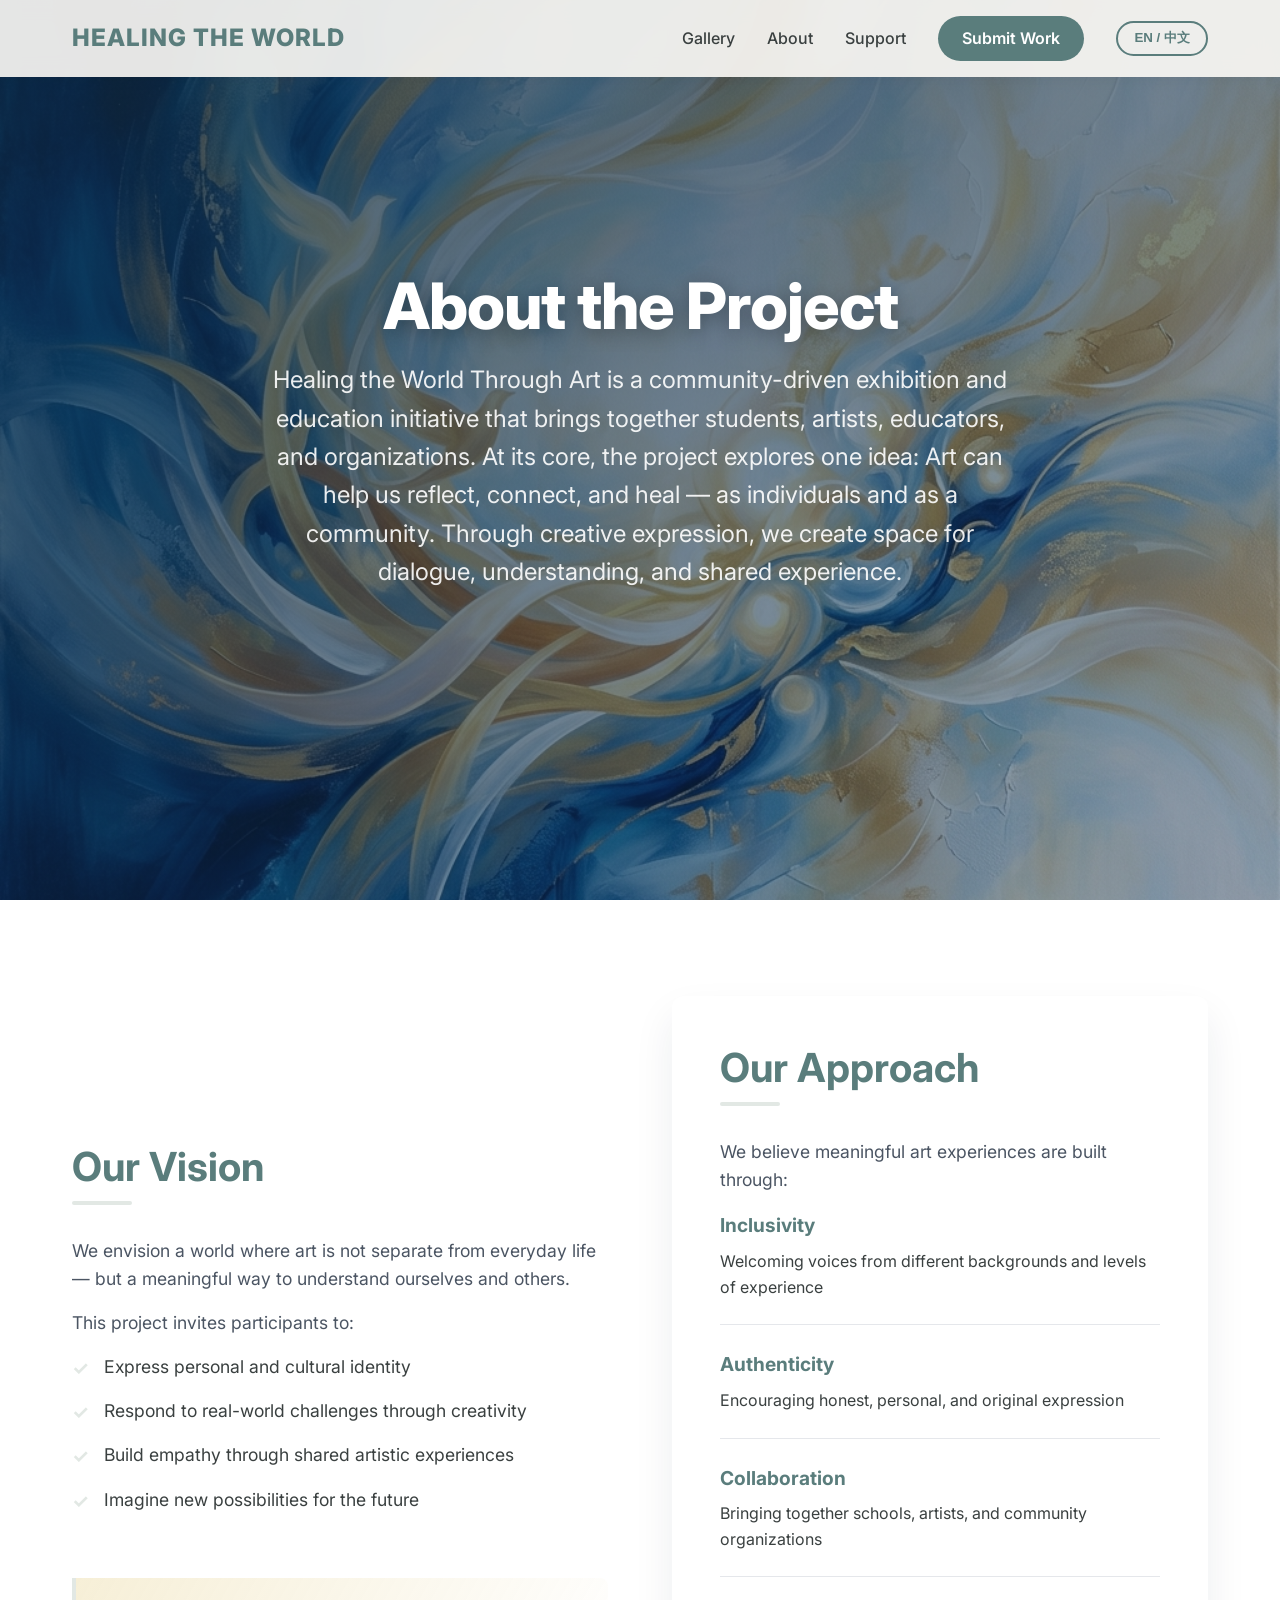
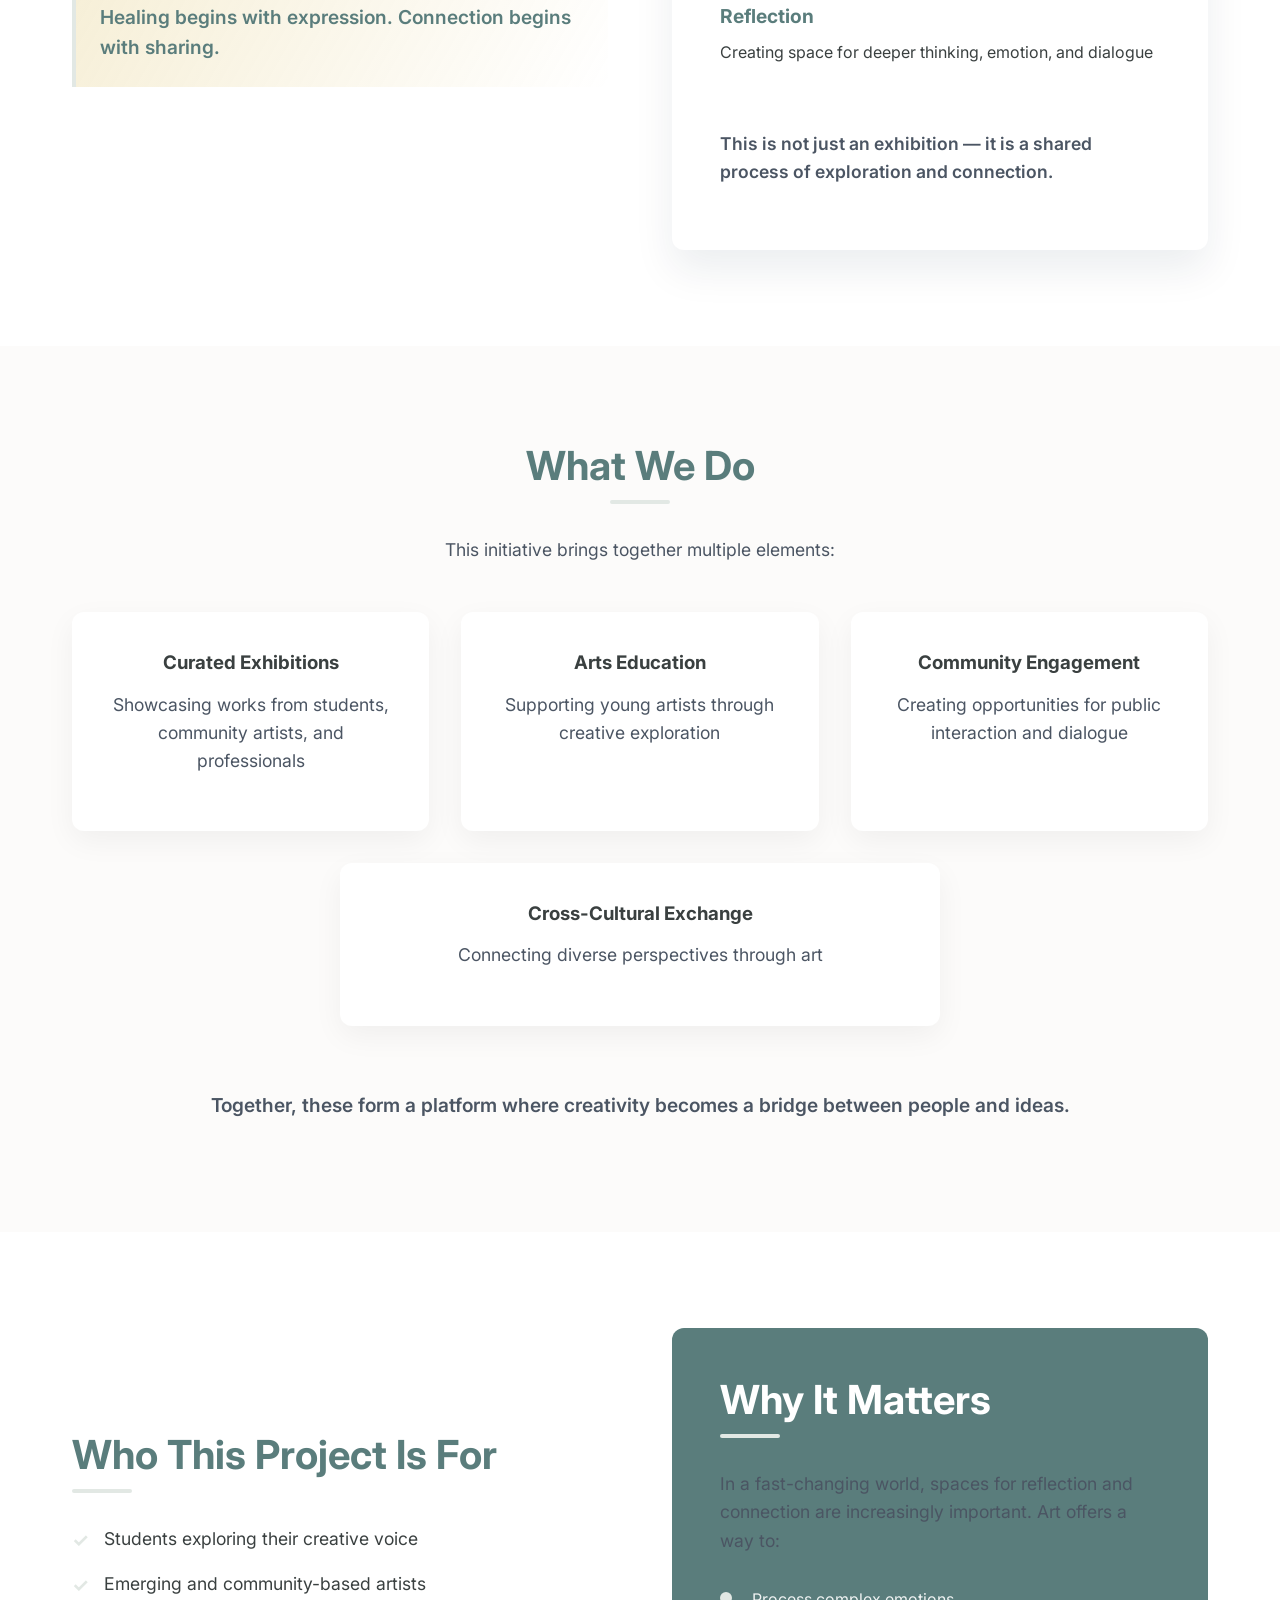
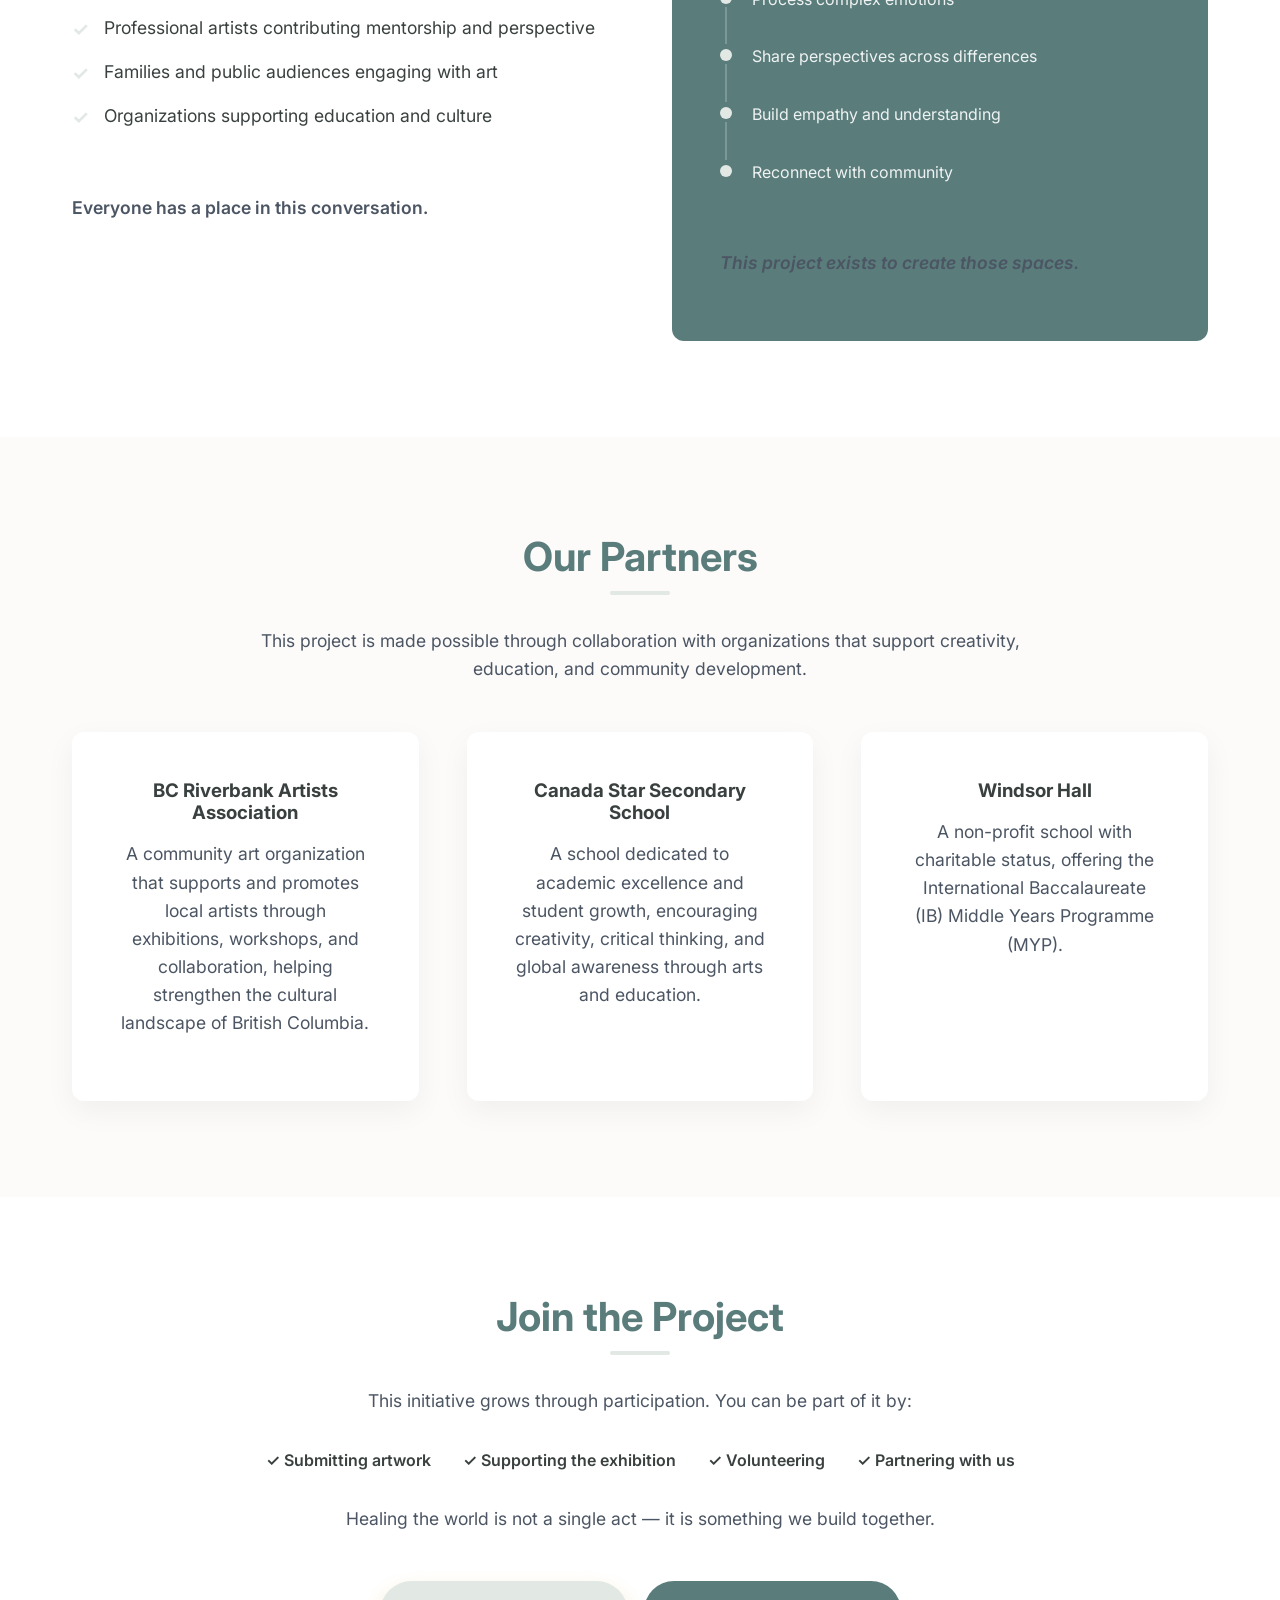
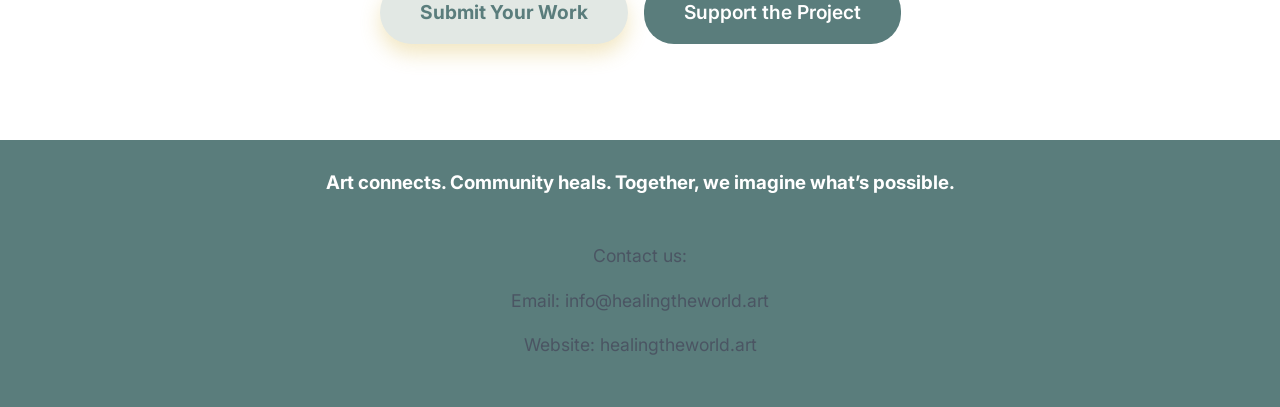
==== about.html @ 182da400 "overhaul website to Healing the World theme with multi-page structure and bilingual support" ====
<!DOCTYPE html>
<html lang="en">
<head>
    <meta charset="UTF-8">
    <meta name="viewport" content="width=device-width, initial-scale=1.0">
    <title>About | Healing the World Through Art</title>
    <link rel="preconnect" href="https://fonts.googleapis.com">
    <link rel="preconnect" href="https://fonts.gstatic.com" crossorigin>
    <link href="https://fonts.googleapis.com/css2?family=Inter:wght@300;400;600;800&family=Noto+Sans+SC:wght@300;400;500;700&display=swap" rel="stylesheet">
    <link rel="stylesheet" href="styles.css">
</head>
<body>
    <nav class="navbar" id="navbar">
        <div class="nav-content">
            <div class="logo" data-i18n="nav-logo">Healing the World</div>
            <div class="nav-controls">
                <a href="index.html" class="nav-link" data-i18n="nav-gallery">Gallery</a>
                <a href="about.html" class="nav-link" data-i18n="nav-about">About</a>
                <a href="support.html" class="nav-link" data-i18n="nav-support">Support</a>
                <a href="https://form.jotform.com/261136974156058" target="_blank" class="nav-btn" data-i18n="nav-submit">Submit Work</a>
                <button id="lang-toggle" class="lang-toggle">EN / 中文</button>
            </div>
        </div>
    </nav>

    <header class="hero" id="home">
        <div class="hero-overlay"></div>
        <div class="hero-content">
            <h1 class="hero-title">
                <span data-i18n="about-hero">About the Project</span>
            </h1>
            <p class="hero-subtitle" data-i18n="about-hero-desc">Healing the World Through Art is a community-driven exhibition and education initiative that brings together students, artists, educators, and organizations. At its core, the project explores one idea: Art can help us reflect, connect, and heal — as individuals and as a community. Through creative expression, we create space for dialogue, understanding, and shared experience.</p>
        </div>
    </header>

    <main>
        <!-- Section 1 — Our Vision -->
        <section class="section glass-section fade-in">
            <div class="container two-col">
                <div class="col">
                    <h2 class="section-title" data-i18n="vision-title">Our Vision</h2>
                    <p data-i18n="vision-desc1">We envision a world where art is not separate from everyday life — but a meaningful way to understand ourselves and others.</p>
                    <p data-i18n="vision-desc2">This project invites participants to:</p>
                    <ul class="check-list">
                        <li data-i18n="vision-li1">Express personal and cultural identity</li>
                        <li data-i18n="vision-li2">Respond to real-world challenges through creativity</li>
                        <li data-i18n="vision-li3">Build empathy through shared artistic experiences</li>
                        <li data-i18n="vision-li4">Imagine new possibilities for the future</li>
                    </ul>
                    <p class="highlight-text mt-large" data-i18n="vision-desc3">Healing begins with expression. Connection begins with sharing.</p>
                </div>
                <!-- Section 3 — Our Approach -->
                <div class="col requirement-box">
                    <h2 class="section-title" data-i18n="approach-title">Our Approach</h2>
                    <p data-i18n="approach-desc">We believe meaningful art experiences are built through:</p>
                    <ul class="req-list">
                        <li>
                            <strong data-i18n="app-h1">Inclusivity</strong> 
                            <span data-i18n="app-p1">Welcoming voices from different backgrounds and levels of experience</span>
                        </li>
                        <li>
                            <strong data-i18n="app-h2">Authenticity</strong> 
                            <span data-i18n="app-p2">Encouraging honest, personal, and original expression</span>
                        </li>
                        <li>
                            <strong data-i18n="app-h3">Collaboration</strong> 
                            <span data-i18n="app-p3">Bringing together schools, artists, and community organizations</span>
                        </li>
                        <li>
                            <strong data-i18n="app-h4">Reflection</strong> 
                            <span data-i18n="app-p4">Creating space for deeper thinking, emotion, and dialogue</span>
                        </li>
                    </ul>
                    <p class="mt-large" style="font-weight: 600;" data-i18n="approach-desc2">This is not just an exhibition — it is a shared process of exploration and connection.</p>
                </div>
            </div>
        </section>

        <!-- Section 2 — What We Do -->
        <section class="section fade-in bg-light">
            <div class="container">
                <h2 class="section-title center" data-i18n="what-title">What We Do</h2>
                <p class="center" data-i18n="what-desc">This initiative brings together multiple elements:</p>
                
                <div class="grid-3">
                    <div class="card">
                        <h3 data-i18n="what-h1">Curated Exhibitions</h3>
                        <p data-i18n="what-p1">Showcasing works from students, community artists, and professionals</p>
                    </div>
                    <div class="card">
                        <h3 data-i18n="what-h2">Arts Education</h3>
                        <p data-i18n="what-p2">Supporting young artists through creative exploration</p>
                    </div>
                    <div class="card">
                        <h3 data-i18n="what-h3">Community Engagement</h3>
                        <p data-i18n="what-p3">Creating opportunities for public interaction and dialogue</p>
                    </div>
                </div>
                <div class="grid-3" style="grid-template-columns: 1fr; max-width: 600px; margin: 2rem auto;">
                    <div class="card">
                        <h3 data-i18n="what-h4">Cross-Cultural Exchange</h3>
                        <p data-i18n="what-p4">Connecting diverse perspectives through art</p>
                    </div>
                </div>
                <p class="center mt-large" style="font-weight: 600; font-size: 1.2rem;" data-i18n="what-desc2">Together, these form a platform where creativity becomes a bridge between people and ideas.</p>
            </div>
        </section>

        <!-- Section 4 & 6 — Who It's For & Why It Matters -->
        <section class="section fade-in">
            <div class="container two-col">
                <div class="col">
                    <h2 class="section-title" data-i18n="who-title">Who This Project Is For</h2>
                    <ul class="check-list">
                        <li data-i18n="who-li1">Students exploring their creative voice</li>
                        <li data-i18n="who-li2">Emerging and community-based artists</li>
                        <li data-i18n="who-li3">Professional artists contributing mentorship and perspective</li>
                        <li data-i18n="who-li4">Families and public audiences engaging with art</li>
                        <li data-i18n="who-li5">Organizations supporting education and culture</li>
                    </ul>
                    <p class="mt-large" style="font-weight: 600;" data-i18n="who-desc">Everyone has a place in this conversation.</p>
                </div>
                <div class="col timeline-box">
                    <h2 class="section-title" data-i18n="why-title">Why It Matters</h2>
                    <p data-i18n="why-desc1">In a fast-changing world, spaces for reflection and connection are increasingly important. Art offers a way to:</p>
                    <div class="timeline" style="margin-top: 2rem;">
                        <div class="timeline-item">
                            <div class="event" data-i18n="why-li1">Process complex emotions</div>
                        </div>
                        <div class="timeline-item">
                            <div class="event" data-i18n="why-li2">Share perspectives across differences</div>
                        </div>
                        <div class="timeline-item">
                            <div class="event" data-i18n="why-li3">Build empathy and understanding</div>
                        </div>
                        <div class="timeline-item">
                            <div class="event" data-i18n="why-li4">Reconnect with community</div>
                        </div>
                    </div>
                    <p class="mt-large" style="font-weight: 600; font-style: italic;" data-i18n="why-desc2">This project exists to create those spaces.</p>
                </div>
            </div>
        </section>

        <!-- Section 5 — Our Partners -->
        <section class="section fade-in bg-light">
            <div class="container">
                <div class="center-header">
                    <h2 class="section-title" data-i18n="partners-title">Our Partners</h2>
                    <p data-i18n="partners-desc">This project is made possible through collaboration with organizations that support creativity, education, and community development.</p>
                </div>

                <div class="jury-grid" style="grid-template-columns: repeat(3, 1fr);">
                    <div class="jury-card">
                        <h3 data-i18n="p1-name">BC Riverbank Artists Association</h3>
                        <p data-i18n="p1-desc">A community art organization that supports and promotes local artists through exhibitions, workshops, and collaboration, helping strengthen the cultural landscape of British Columbia.</p>
                    </div>
                    <div class="jury-card">
                        <h3 data-i18n="p2-name">Canada Star Secondary School</h3>
                        <p data-i18n="p2-desc">A school dedicated to academic excellence and student growth, encouraging creativity, critical thinking, and global awareness through arts and education.</p>
                    </div>
                    <div class="jury-card">
                        <h3 data-i18n="p3-name">Windsor Hall</h3>
                        <p data-i18n="p3-desc">A non-profit school with charitable status, offering the International Baccalaureate (IB) Middle Years Programme (MYP).</p>
                    </div>
                </div>
            </div>
        </section>

        <!-- Section 7 — Join Us -->
        <section class="section glass-section fade-in">
            <div class="container center-header">
                <h2 class="section-title" data-i18n="join-title">Join the Project</h2>
                <p data-i18n="join-desc1">This initiative grows through participation. You can be part of it by:</p>
                <div style="display: flex; justify-content: center; gap: 2rem; margin: 2rem 0; flex-wrap: wrap;">
                    <span style="font-weight: 600;" data-i18n="join-li1">✓ Submitting artwork</span>
                    <span style="font-weight: 600;" data-i18n="join-li2">✓ Supporting the exhibition</span>
                    <span style="font-weight: 600;" data-i18n="join-li3">✓ Volunteering</span>
                    <span style="font-weight: 600;" data-i18n="join-li4">✓ Partnering with us</span>
                </div>
                <p class="mb-large" data-i18n="join-desc2">Healing the world is not a single act — it is something we build together.</p>
                
                <div style="display: flex; justify-content: center; gap: 1rem; flex-wrap: wrap;">
                    <a href="https://form.jotform.com/261136974156058" target="_blank" class="cta-btn" data-i18n="nav-submit">Submit Your Work</a>
                    <a href="support.html" class="nav-btn" data-i18n="nav-support" style="padding: 1rem 2.5rem; font-size: 1.2rem;">Support the Project</a>
                </div>
            </div>
        </section>
    </main>

    <footer>
        <div class="container center">
            <h3 data-i18n="footer-tagline" class="mb-large">Art connects. Community heals. Together, we imagine what’s possible.</h3>
            <p data-i18n="footer-contact">Contact us:</p>
            <p data-i18n="footer-email">Email: info@healingtheworld.art</p>
            <p data-i18n="footer-website">Website: healingtheworld.art</p>
        </div>
    </footer>

    <script src="script.js"></script>
</body>
</html>
---- styles.css ----
:root {
    --primary-color: #5a7d7c; /* Muted blue/green */
    --secondary-color: #e2e8e4; /* Soft grey/green */
    --accent-color: #8da9a8; /* Softer blue/green */
    --text-dark: #3a4040; /* Avoid heavy black */
    --text-light: #f5f5f5;
    --bg-light: #fcfbfa; /* Cream */
    --bg-white: #ffffff;
    --font-sans: 'Inter', system-ui, -apple-system, sans-serif;
    --font-cjk: 'Noto Sans SC', sans-serif;
    --transition-speed: 0.3s;
    --border-radius: 12px;
}

* {
    margin: 0;
    padding: 0;
    box-sizing: border-box;
}

body {
    font-family: var(--font-sans), var(--font-cjk);
    color: var(--text-dark);
    background-color: var(--bg-white);
    line-height: 1.6;
    overflow-x: hidden;
    scroll-behavior: smooth;
}

/* Typography */
h1, h2, h3, h4 {
    line-height: 1.2;
    margin-bottom: 1rem;
    font-weight: 700;
}

.section-title {
    font-size: 2.5rem;
    color: var(--primary-color);
    margin-bottom: 2rem;
    position: relative;
}

.section-title::after {
    content: '';
    display: block;
    width: 60px;
    height: 4px;
    background-color: var(--secondary-color);
    margin-top: 10px;
    border-radius: 2px;
}

.section-title.center::after {
    margin: 10px auto 0;
}

.center {
    text-align: center;
}

.center-header {
    max-width: 800px;
    margin: 0 auto 3rem;
    text-align: center;
}

.center-header .section-title::after {
    margin: 10px auto 0;
}

p {
    margin-bottom: 1rem;
    font-size: 1.1rem;
    color: #4b5563;
}

.highlight-text {
    font-size: 1.2rem;
    font-weight: 600;
    color: var(--primary-color);
    background: linear-gradient(120deg, rgba(212, 175, 55, 0.2) 0%, rgba(212, 175, 55, 0) 100%);
    padding: 1.5rem;
    border-left: 4px solid var(--secondary-color);
    border-radius: 0 8px 8px 0;
}

/* Layout Utilities */
.container {
    max-width: 1200px;
    margin: 0 auto;
    padding: 0 2rem;
}

.section {
    padding: 6rem 0;
}

.bg-light {
    background-color: var(--bg-light);
}

.two-col {
    display: grid;
    grid-template-columns: 1fr 1fr;
    gap: 4rem;
    align-items: center;
}

.mt-large {
    margin-top: 4rem;
}

.mb-large {
    margin-bottom: 3rem;
}

/* Navbar */
.navbar {
    position: fixed;
    top: 0;
    width: 100%;
    background: rgba(255, 255, 255, 0.9);
    backdrop-filter: blur(10px);
    z-index: 1000;
    box-shadow: 0 2px 15px rgba(0,0,0,0.05);
    transition: all var(--transition-speed) ease;
}

.nav-content {
    max-width: 1200px;
    margin: 0 auto;
    padding: 1rem 2rem;
    display: flex;
    justify-content: space-between;
    align-items: center;
}

.logo {
    font-size: 1.5rem;
    font-weight: 800;
    color: var(--primary-color);
    text-transform: uppercase;
    letter-spacing: 1px;
}

.nav-controls {
    display: flex;
    align-items: center;
    gap: 2rem;
}

.nav-link {
    text-decoration: none;
    color: var(--text-dark);
    font-weight: 500;
    transition: color var(--transition-speed);
}

.nav-link:hover {
    color: var(--secondary-color);
}

.nav-btn {
    text-decoration: none;
    background-color: var(--primary-color);
    color: white;
    padding: 0.6rem 1.5rem;
    border-radius: 30px;
    font-weight: 600;
    transition: background-color var(--transition-speed), transform 0.2s;
}

.nav-btn:hover {
    background-color: #081d2f;
    transform: translateY(-2px);
}

.lang-toggle {
    background: none;
    border: 2px solid var(--primary-color);
    color: var(--primary-color);
    padding: 0.4rem 1rem;
    border-radius: 20px;
    cursor: pointer;
    font-weight: 600;
    transition: all var(--transition-speed);
}

.lang-toggle:hover {
    background: var(--primary-color);
    color: white;
}

/* Hero Section */
.hero {
    height: 100vh;
    min-height: 600px;
    position: relative;
    display: flex;
    align-items: center;
    justify-content: center;
    text-align: center;
    color: white;
    background-color: var(--primary-color);
    background-image: url('assets/hero.png');
    background-size: cover;
    background-position: center;
    background-attachment: fixed;
}

.hero-overlay {
    position: absolute;
    top: 0;
    left: 0;
    width: 100%;
    height: 100%;
    background: linear-gradient(135deg, rgba(13, 43, 69, 0.8) 0%, rgba(13, 43, 69, 0.4) 100%);
}

.hero-content {
    position: relative;
    z-index: 1;
    max-width: 800px;
    padding: 0 2rem;
    animation: slideUp 1s ease-out forwards;
}

.hero-title {
    font-size: 4rem;
    font-weight: 800;
    margin-bottom: 1rem;
    letter-spacing: -1px;
    text-shadow: 0 4px 20px rgba(0,0,0,0.3);
}

.hero-title-cn {
    font-size: 3.5rem;
    color: var(--secondary-color);
    font-weight: 700;
}

.hero-subtitle {
    font-size: 1.5rem;
    color: rgba(255, 255, 255, 0.9);
    margin-bottom: 2.5rem;
}

.cta-btn {
    display: inline-block;
    background-color: var(--secondary-color);
    color: var(--primary-color);
    padding: 1rem 2.5rem;
    font-size: 1.2rem;
    font-weight: 700;
    text-decoration: none;
    border-radius: 50px;
    transition: all 0.3s ease;
    box-shadow: 0 10px 20px rgba(212, 175, 55, 0.3);
}

.cta-btn:hover {
    transform: translateY(-3px);
    box-shadow: 0 15px 25px rgba(212, 175, 55, 0.4);
    background-color: #efc74b;
}

/* Cards & Grids */
.grid-3 {
    display: grid;
    grid-template-columns: repeat(3, 1fr);
    gap: 2rem;
    margin-top: 3rem;
}

.card {
    background: white;
    padding: 2.5rem;
    border-radius: var(--border-radius);
    box-shadow: 0 10px 30px rgba(0,0,0,0.05);
    transition: transform 0.3s, box-shadow 0.3s;
    text-align: center;
}

.card:hover {
    transform: translateY(-10px);
    box-shadow: 0 20px 40px rgba(0,0,0,0.1);
}

.card-icon {
    font-size: 3rem;
    margin-bottom: 1.5rem;
}

.requirement-box {
    background: white;
    padding: 3rem;
    border-radius: var(--border-radius);
    box-shadow: 0 20px 40px rgba(13, 43, 69, 0.08);
    position: relative;
}

.req-list {
    list-style: none;
}

.req-list li {
    margin-bottom: 1.5rem;
    padding-bottom: 1.5rem;
    border-bottom: 1px solid #e5e7eb;
}

.req-list li:last-child {
    border-bottom: none;
    margin-bottom: 0;
    padding-bottom: 0;
}

.req-list strong {
    display: block;
    color: var(--primary-color);
    font-size: 1.2rem;
    margin-bottom: 0.5rem;
}

/* Jury Section */
.jury-grid {
    display: grid;
    grid-template-columns: repeat(2, 1fr);
    gap: 3rem;
}

.jury-card {
    background: white;
    padding: 3rem;
    border-radius: var(--border-radius);
    text-align: center;
    box-shadow: 0 10px 30px rgba(0,0,0,0.05);
}

.jury-avatar {
    width: 150px;
    height: 150px;
    border-radius: 50%;
    margin: 0 auto 1.5rem;
    background-color: #e5e7eb;
    background-size: cover;
    background-position: center;
    border: 4px solid white;
    box-shadow: 0 10px 20px rgba(0,0,0,0.1);
}

.jury-card h4 {
    color: var(--secondary-color);
    margin-bottom: 1.5rem;
}

/* Timeline */
.timeline-box {
    background: var(--primary-color);
    padding: 3rem;
    border-radius: var(--border-radius);
    color: white;
}

.timeline-box .section-title {
    color: white;
}

.timeline-item {
    padding-left: 2rem;
    position: relative;
    margin-bottom: 2rem;
}

.timeline-item::before {
    content: '';
    position: absolute;
    left: 0;
    top: 5px;
    width: 12px;
    height: 12px;
    background: var(--secondary-color);
    border-radius: 50%;
}

.timeline-item::after {
    content: '';
    position: absolute;
    left: 5px;
    top: 20px;
    bottom: -2rem;
    width: 2px;
    background: rgba(255, 255, 255, 0.2);
}

.timeline-item:last-child::after {
    display: none;
}

.timeline .date {
    font-weight: 700;
    color: var(--secondary-color);
    margin-bottom: 0.5rem;
}

.timeline .event {
    color: rgba(255, 255, 255, 0.9);
}

/* Check List */
.check-list {
    list-style: none;
}

.check-list li {
    position: relative;
    padding-left: 2rem;
    margin-bottom: 1rem;
    font-size: 1.1rem;
}

.check-list li::before {
    content: '✓';
    position: absolute;
    left: 0;
    top: 0;
    color: var(--secondary-color);
    font-weight: bold;
    font-size: 1.2rem;
}

/* Form */
.form-container {
    background: white;
    padding: 2rem;
    border-radius: var(--border-radius);
    box-shadow: 0 20px 50px rgba(0,0,0,0.1);
    max-width: 900px;
    margin: 0 auto;
    overflow: hidden;
}

.jotform-wrapper {
    width: 100%;
}

.form-cta-container {
    text-align: center;
    padding: 1rem 0;
}

.compact-form {
    padding: 2rem;
    max-width: 700px;
}

#upload.section {
    padding: 3rem 0;
}

.form-note {
    font-size: 1rem;
    color: #6b7280;
    margin-bottom: 2rem;
}

.jotform-btn {
    display: inline-block;
    background-color: var(--primary-color);
    color: white;
    padding: 1.2rem 3rem;
    font-size: 1.2rem;
    font-weight: 700;
    text-decoration: none;
    border-radius: 8px;
    transition: all 0.3s ease;
    box-shadow: 0 4px 15px rgba(13, 43, 69, 0.2);
}

.jotform-btn:hover {
    background-color: #081d2f;
    transform: translateY(-2px);
    box-shadow: 0 8px 25px rgba(13, 43, 69, 0.3);
}

.form-grid {
    display: grid;
    grid-template-columns: 1fr 1fr;
    gap: 2rem;
}

.form-group {
    margin-bottom: 2rem;
}

.form-group.full-width {
    grid-column: 1 / -1;
}

label {
    display: block;
    font-weight: 600;
    margin-bottom: 0.5rem;
    color: var(--primary-color);
}

input[type="text"],
input[type="number"],
input[type="file"] {
    width: 100%;
    padding: 1rem;
    border: 2px solid #e5e7eb;
    border-radius: 8px;
    font-family: inherit;
    font-size: 1rem;
    transition: border-color 0.3s;
}

input:focus {
    outline: none;
    border-color: var(--primary-color);
}

.file-upload-wrapper {
    position: relative;
    padding: 2rem;
    border: 2px dashed #cbd5e1;
    border-radius: 8px;
    text-align: center;
    background: var(--bg-light);
    transition: border-color 0.3s;
}

.file-upload-wrapper:hover {
    border-color: var(--primary-color);
}

.disclaimer-box {
    background: #fffbeb;
    padding: 2rem;
    border-left: 4px solid var(--secondary-color);
    border-radius: 4px;
    margin-bottom: 2rem;
    grid-column: 1 / -1;
}

.checkbox-label {
    display: flex;
    align-items: center;
    gap: 10px;
    cursor: pointer;
    font-weight: normal;
}

.submit-btn {
    width: 100%;
    background: var(--primary-color);
    color: white;
    padding: 1.2rem;
    border: none;
    border-radius: 8px;
    font-size: 1.2rem;
    font-weight: 700;
    cursor: pointer;
    transition: all 0.3s;
    grid-column: 1 / -1;
}

.submit-btn:hover {
    background: #081d2f;
    transform: translateY(-2px);
    box-shadow: 0 10px 20px rgba(13, 43, 69, 0.2);
}

.form-message {
    grid-column: 1 / -1;
    padding: 1rem;
    border-radius: 8px;
    text-align: center;
    font-weight: 600;
    margin-top: 1rem;
}

.form-message.success {
    background: #dcfce7;
    color: #166534;
}

.hidden {
    display: none;
}

/* Animations */
@keyframes slideUp {
    from {
        opacity: 0;
        transform: translateY(30px);
    }
    to {
        opacity: 1;
        transform: translateY(0);
    }
}

.fade-in {
    opacity: 0;
    transform: translateY(20px);
    transition: opacity 0.8s ease-out, transform 0.8s ease-out;
}

.fade-in.visible {
    opacity: 1;
    transform: translateY(0);
}

/* Footer */
footer {
    background: var(--primary-color);
    color: white;
    padding: 2rem 0;
}

/* Gallery Styles */
.gallery-grid {
    display: grid;
    grid-template-columns: repeat(3, 1fr);
    gap: 2rem;
    margin-top: 3rem;
}

.gallery-card {
    background: white;
    border-radius: var(--border-radius);
    overflow: hidden;
    box-shadow: 0 4px 15px rgba(0,0,0,0.05);
    cursor: pointer;
    transition: all 0.3s ease;
}

.gallery-card:hover {
    transform: scale(1.02);
    box-shadow: 0 10px 30px rgba(0,0,0,0.1);
}

.gallery-card.featured {
    border: 2px solid var(--secondary-color);
    transform: scale(1.05);
}

.gallery-card.featured:hover {
    transform: scale(1.07);
}

.gallery-img {
    width: 100%;
    height: 300px;
    background-color: var(--secondary-color);
    background-size: cover;
    background-position: center;
}

.gallery-info {
    padding: 1.5rem;
}

.gallery-info h3 {
    margin-bottom: 0.5rem;
    color: var(--primary-color);
}

.artist-name {
    font-weight: 600;
    color: var(--text-dark);
}

.artist-cred {
    font-size: 0.9rem;
    color: #6b7280;
}

/* Modal Styles */
.modal {
    display: none;
    position: fixed;
    top: 0;
    left: 0;
    width: 100%;
    height: 100%;
    background: rgba(0, 0, 0, 0.8);
    z-index: 2000;
    justify-content: center;
    align-items: center;
    padding: 2rem;
}

.modal-content {
    background: var(--bg-white);
    border-radius: var(--border-radius);
    max-width: 1000px;
    width: 100%;
    max-height: 90vh;
    overflow-y: auto;
    position: relative;
    padding: 3rem;
}

.close-modal {
    position: absolute;
    top: 1.5rem;
    right: 2rem;
    font-size: 2rem;
    cursor: pointer;
    color: var(--text-dark);
}

.modal-grid {
    display: grid;
    grid-template-columns: 1fr 1fr;
    gap: 3rem;
}

.modal-img {
    width: 100%;
    height: 500px;
    background-color: var(--secondary-color);
    background-size: cover;
    background-position: center;
    border-radius: var(--border-radius);
}

.modal-info h2 {
    color: var(--primary-color);
    font-size: 2rem;
}

.modal-info h3 {
    color: var(--text-dark);
    font-size: 1.5rem;
    margin-bottom: 0.5rem;
}

.modal-medium {
    font-style: italic;
    color: #6b7280;
    margin-bottom: 2rem;
}

.modal-statement {
    font-size: 1.1rem;
    line-height: 1.8;
    margin-bottom: 2rem;
}

/* Responsive */
@media (max-width: 900px) {
    .two-col, .grid-3, .jury-grid, .form-grid, .gallery-grid, .modal-grid {
        grid-template-columns: 1fr;
    }
    
    .hero-title {
        font-size: 3rem;
    }
    
    .hero-title-cn {
        font-size: 2.5rem;
    }
    
    .reverse {
        flex-direction: column-reverse;
        display: flex;
    }
    
    .form-container {
        padding: 2rem;
    }

    .gallery-card.featured {
        transform: scale(1);
    }
    
    .gallery-card.featured:hover {
        transform: scale(1.02);
    }

    .modal-img {
        height: 300px;
    }
}

@media (max-width: 600px) {
    .nav-controls {
        gap: 1rem;
    }
    
    .nav-link {
        display: none;
    }
    
    .hero-title {
        font-size: 2.5rem;
    }
}
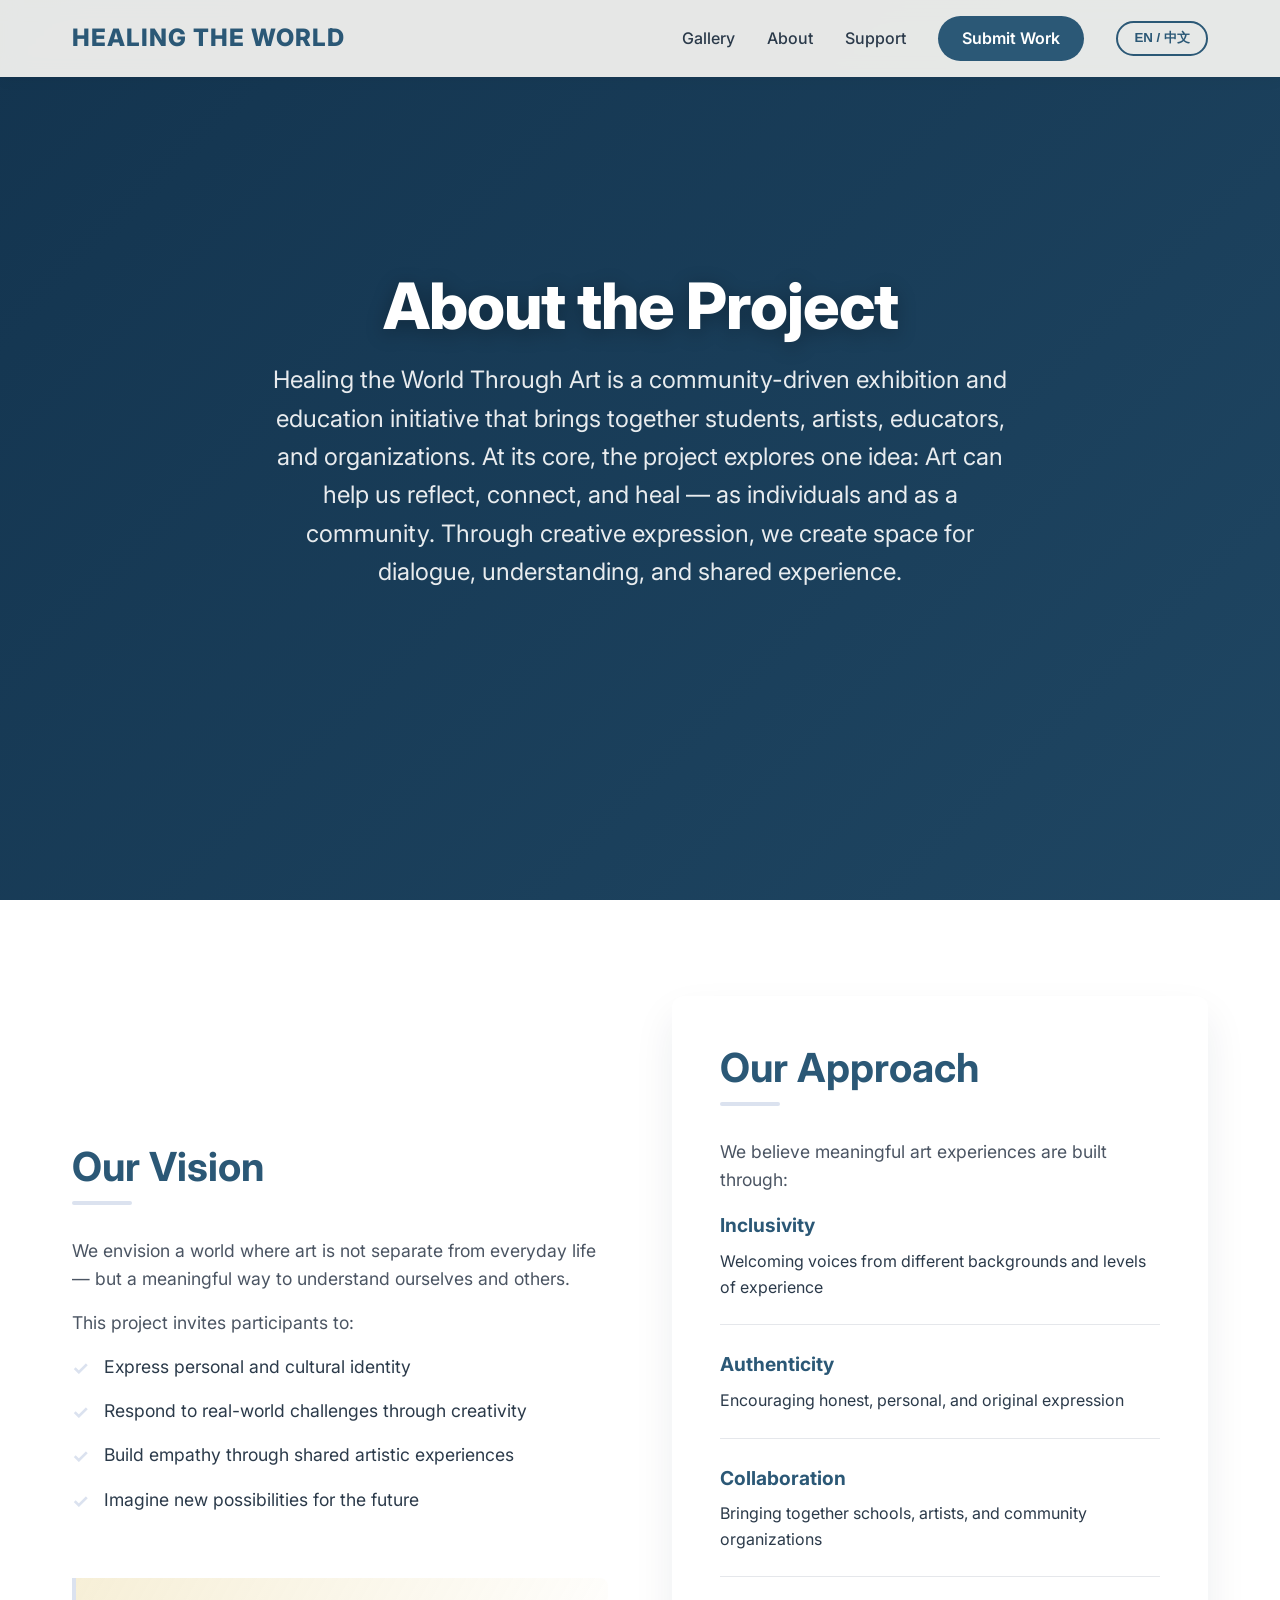
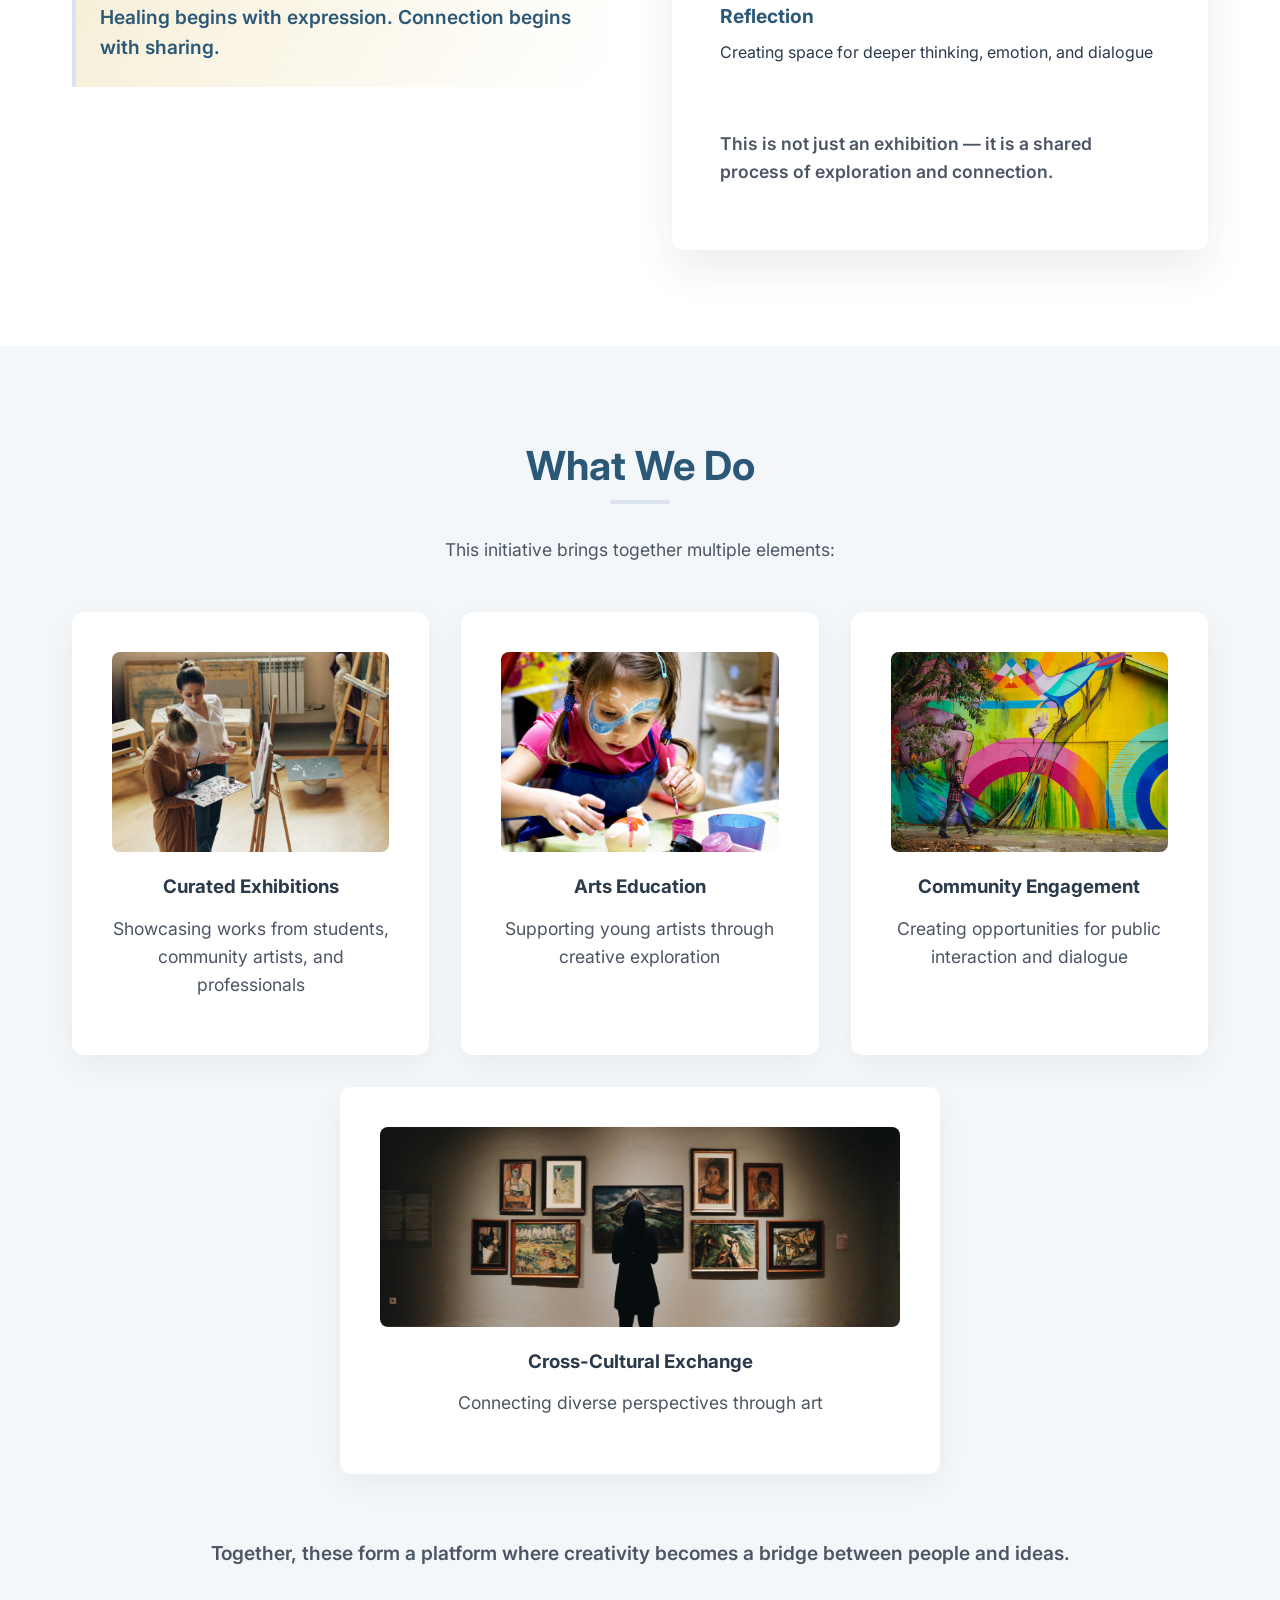
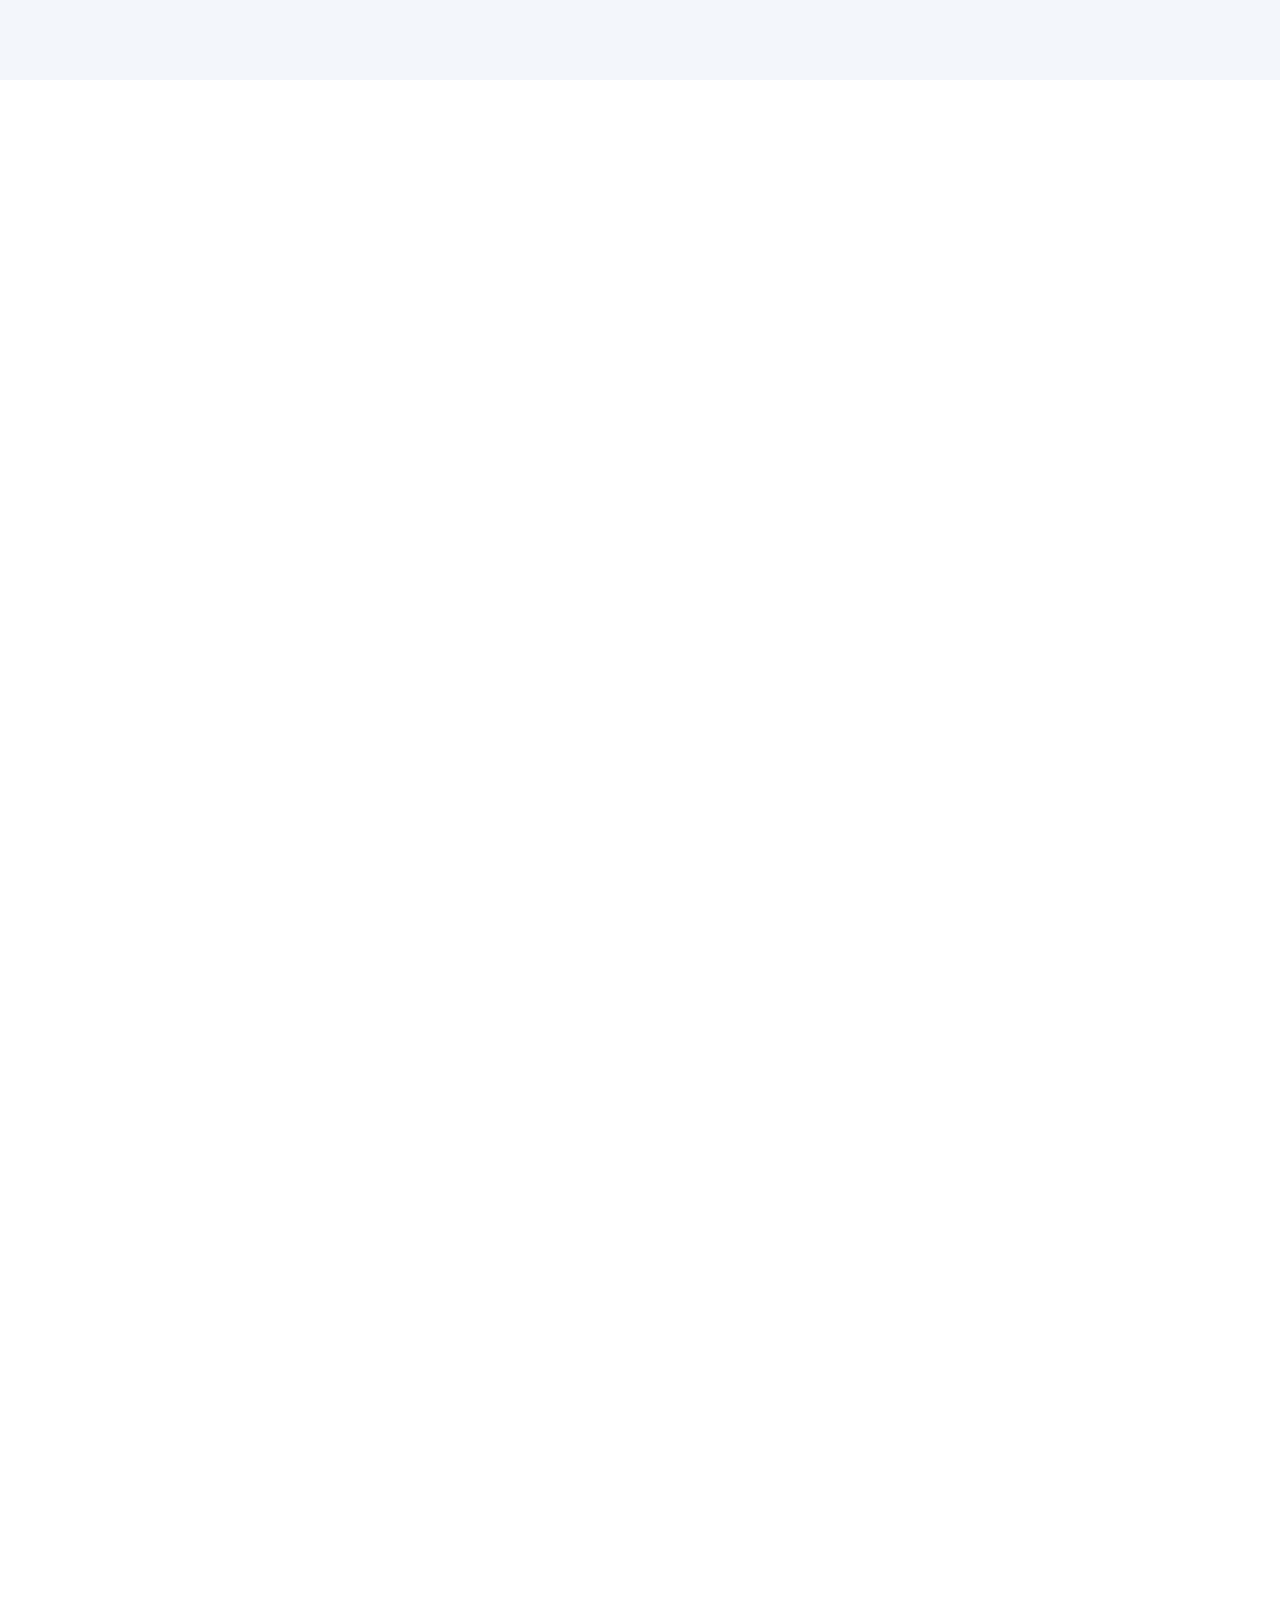
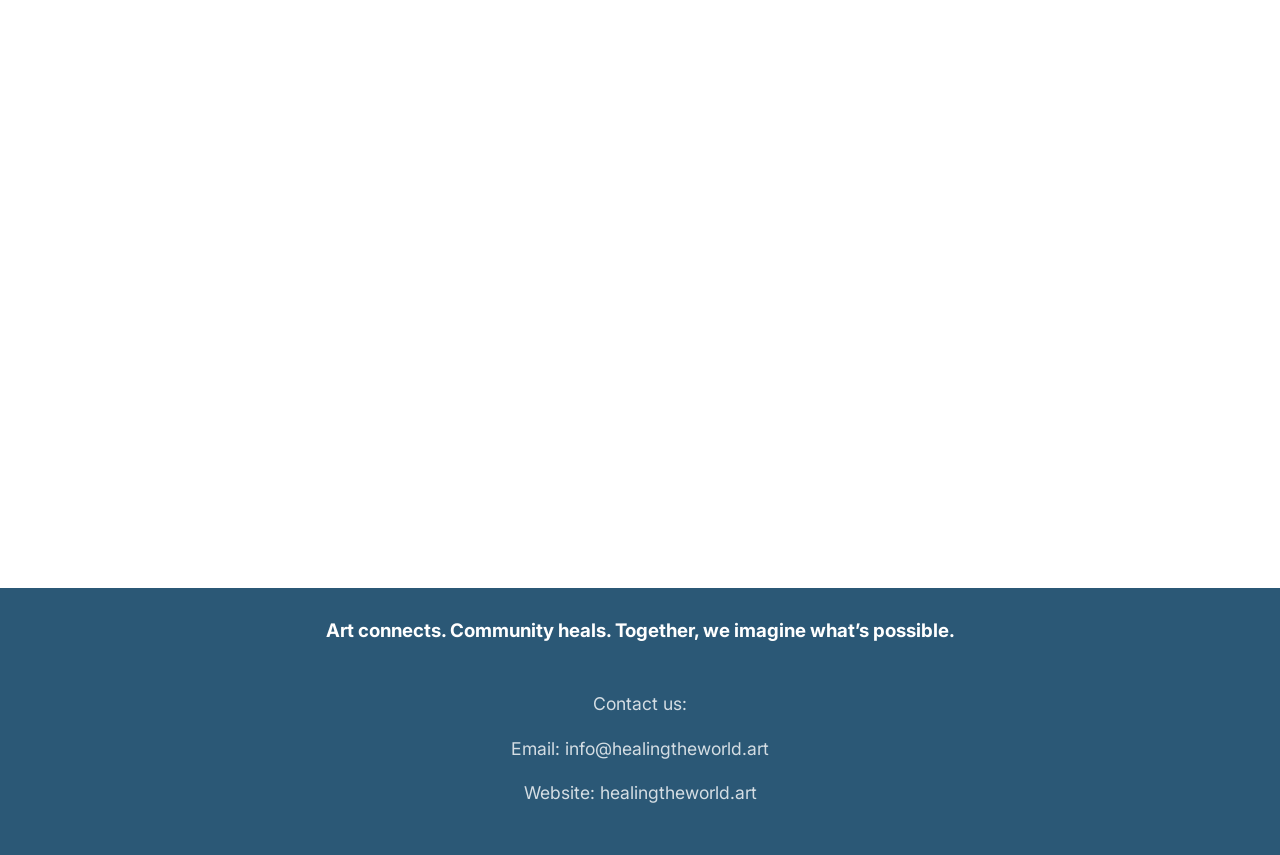
==== commit f1796efa: "feat: update index, about, and support pages, and add new assets" ====
--- a/about.html
+++ b/about.html
@@ -84,20 +84,24 @@
                 
                 <div class="grid-3">
                     <div class="card">
+                        <div class="card-img" style="background-image: url('assets/three_columns/artist_studio_portrait.jpg');"></div>
                         <h3 data-i18n="what-h1">Curated Exhibitions</h3>
                         <p data-i18n="what-p1">Showcasing works from students, community artists, and professionals</p>
                     </div>
                     <div class="card">
+                        <div class="card-img" style="background-image: url('assets/three_columns/young_student_artist.png');"></div>
                         <h3 data-i18n="what-h2">Arts Education</h3>
                         <p data-i18n="what-p2">Supporting young artists through creative exploration</p>
                     </div>
                     <div class="card">
+                        <div class="card-img" style="background-image: url('assets/three_columns/local_community_art.jpg');"></div>
                         <h3 data-i18n="what-h3">Community Engagement</h3>
                         <p data-i18n="what-p3">Creating opportunities for public interaction and dialogue</p>
                     </div>
                 </div>
                 <div class="grid-3" style="grid-template-columns: 1fr; max-width: 600px; margin: 2rem auto;">
                     <div class="card">
+                        <div class="card-img" style="background-image: url('assets/cta/people_in_front_of_art.jpg');"></div>
                         <h3 data-i18n="what-h4">Cross-Cultural Exchange</h3>
                         <p data-i18n="what-p4">Connecting diverse perspectives through art</p>
                     </div>
--- a/styles.css
+++ b/styles.css
@@ -1,16 +1,17 @@
 :root {
-    --primary-color: #5a7d7c; /* Muted blue/green */
-    --secondary-color: #e2e8e4; /* Soft grey/green */
-    --accent-color: #8da9a8; /* Softer blue/green */
-    --text-dark: #3a4040; /* Avoid heavy black */
+    --primary-color: #2b5876; /* Serene Ocean Blue */
+    --secondary-color: #dbe2ef; /* Soft Ice Blue */
+    --accent-color: #8da9c4; /* Softer pastel blue */
+    --text-dark: #2b3a4a; /* Avoid heavy black, soft dark blue-grey */
     --text-light: #f5f5f5;
-    --bg-light: #fcfbfa; /* Cream */
+    --bg-light: #f4f7f9; /* Serene cool off-white */
     --bg-white: #ffffff;
     --font-sans: 'Inter', system-ui, -apple-system, sans-serif;
     --font-cjk: 'Noto Sans SC', sans-serif;
     --transition-speed: 0.3s;
     --border-radius: 12px;
 }
+
 
 * {
     margin: 0;
@@ -203,7 +204,7 @@
     text-align: center;
     color: white;
     background-color: var(--primary-color);
-    background-image: url('assets/hero.png');
+    background-image: url('assets/hero/hands_paint_together.jpg');
     background-size: cover;
     background-position: center;
     background-attachment: fixed;
@@ -287,6 +288,15 @@
     box-shadow: 0 20px 40px rgba(0,0,0,0.1);
 }
 
+.card-img {
+    width: 100%;
+    height: 200px;
+    background-size: cover;
+    background-position: center;
+    border-radius: 8px;
+    margin-bottom: 1.5rem;
+}
+
 .card-icon {
     font-size: 3rem;
     margin-bottom: 1.5rem;
@@ -361,6 +371,10 @@
     padding: 3rem;
     border-radius: var(--border-radius);
     color: white;
+}
+
+.timeline-box p {
+    color: rgba(255, 255, 255, 0.9);
 }
 
 .timeline-box .section-title {
@@ -621,6 +635,10 @@
     padding: 2rem 0;
 }
 
+footer p {
+    color: rgba(255, 255, 255, 0.8);
+}
+
 /* Gallery Styles */
 .gallery-grid {
     display: grid;
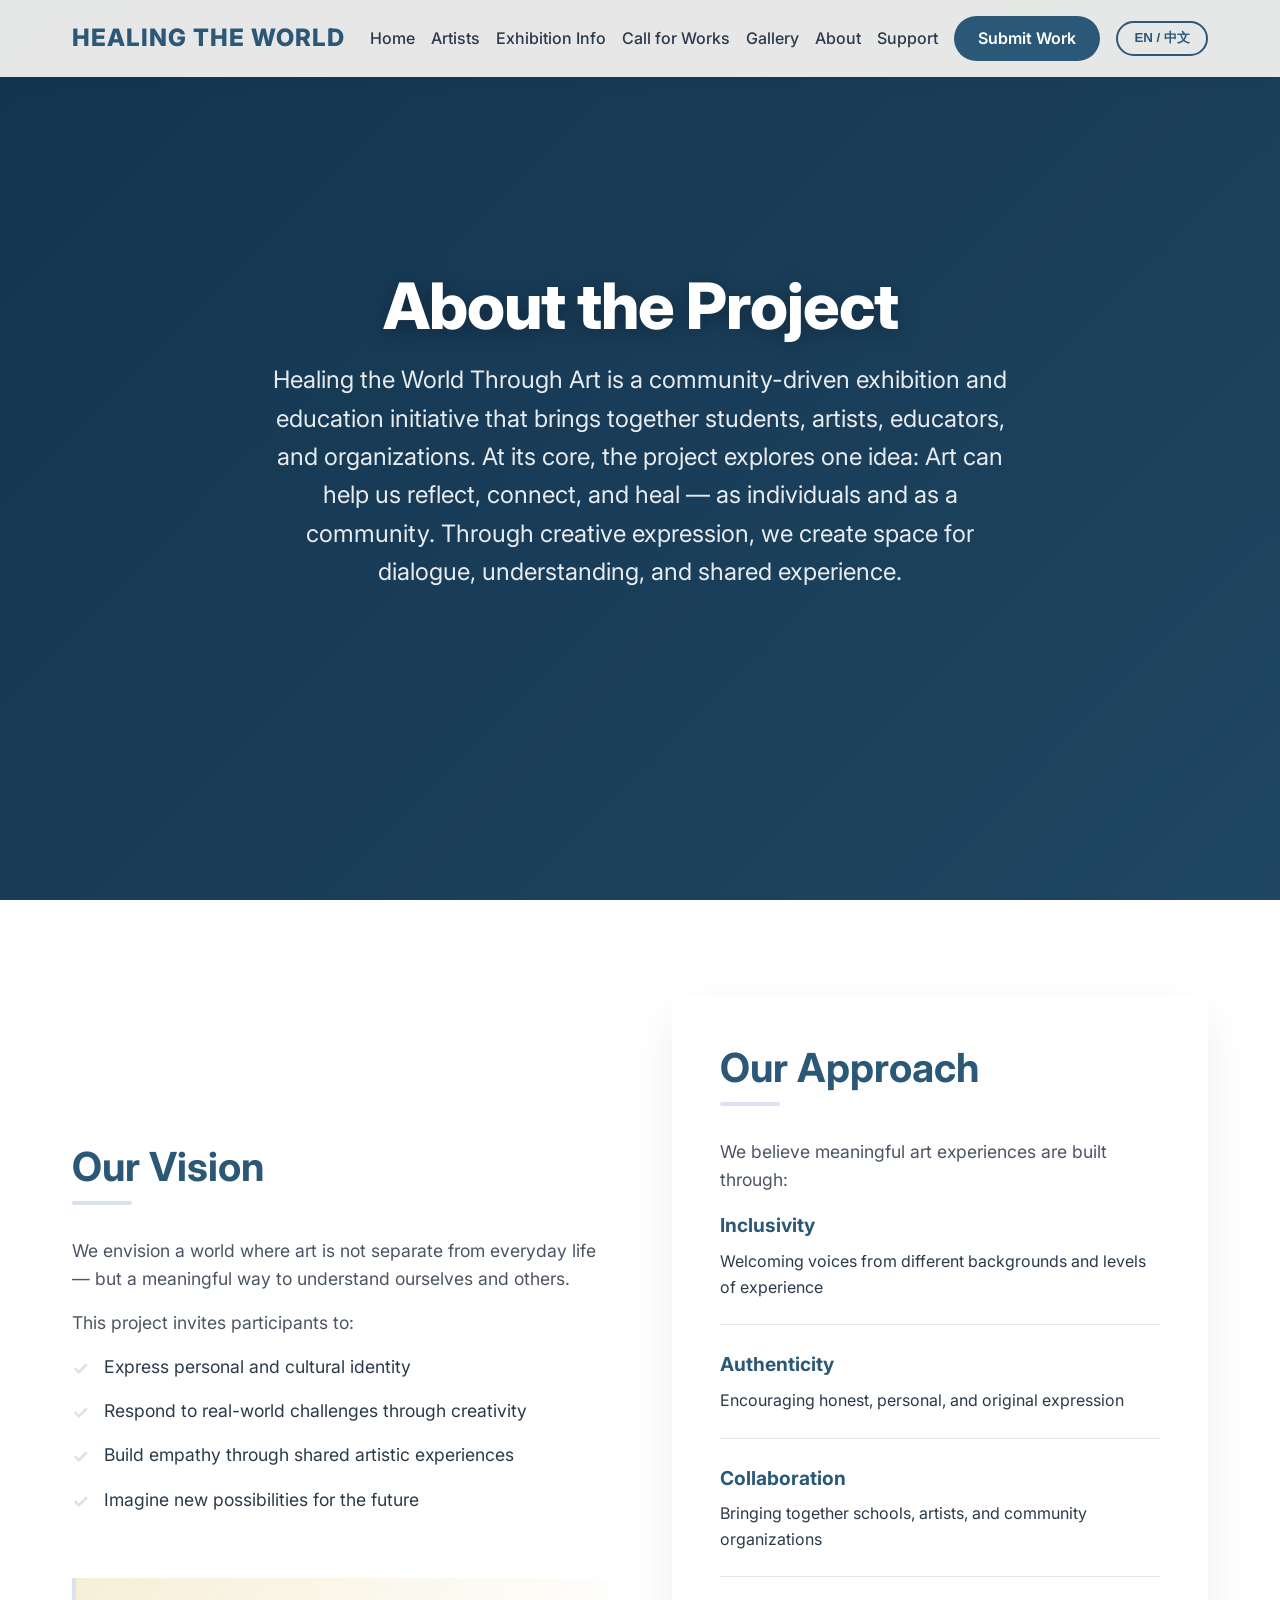
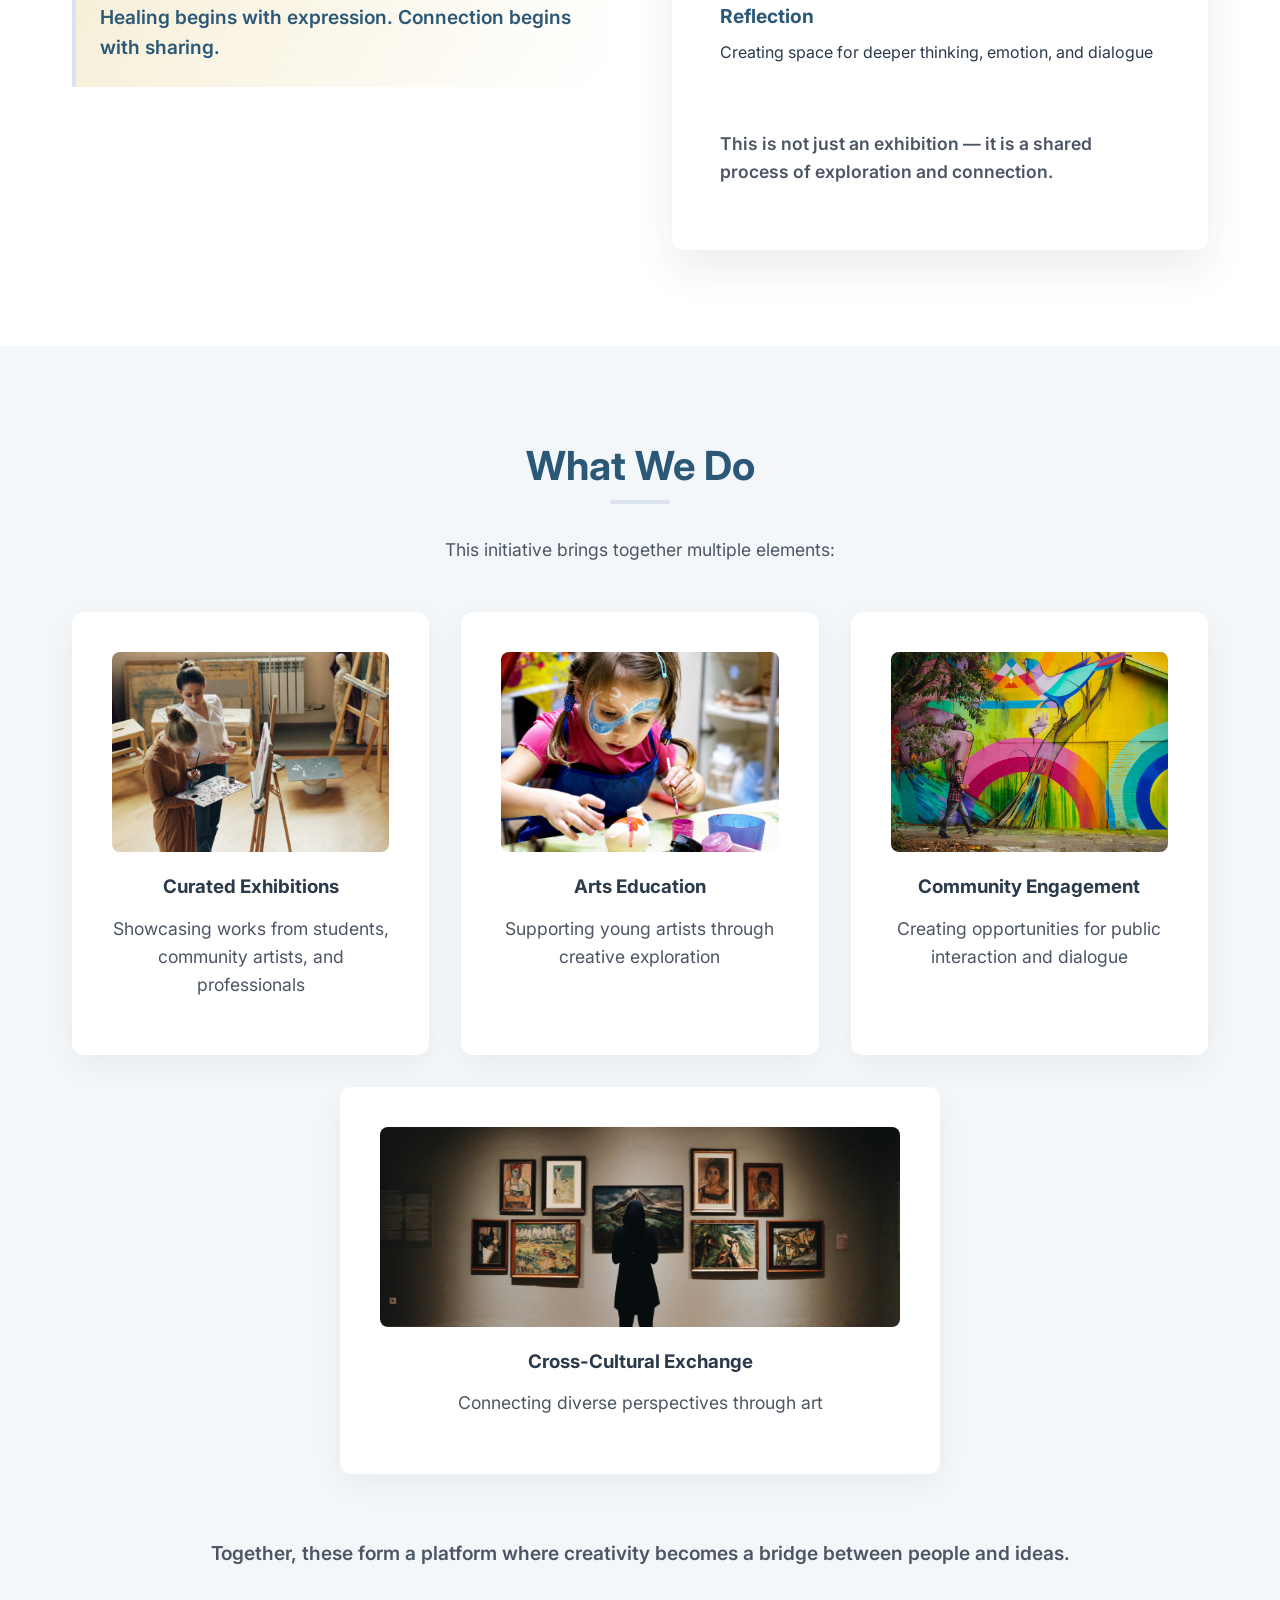
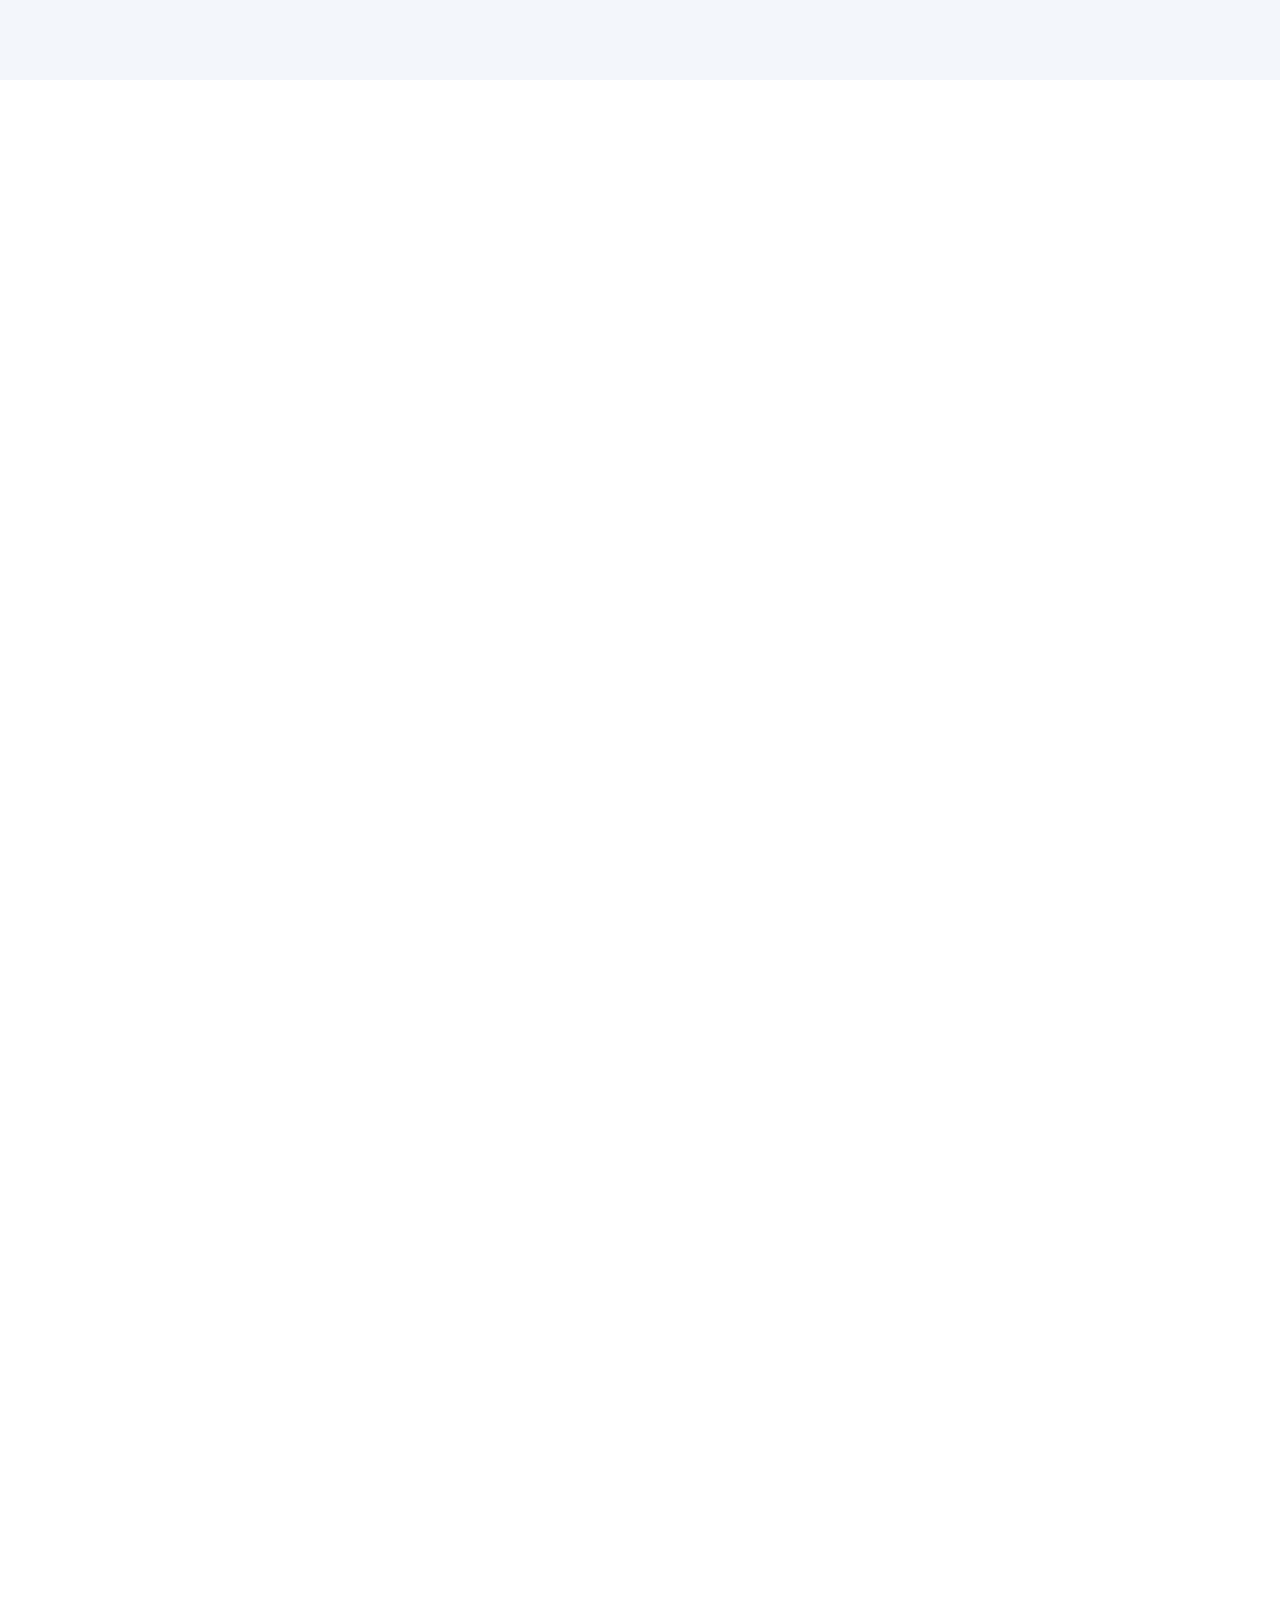
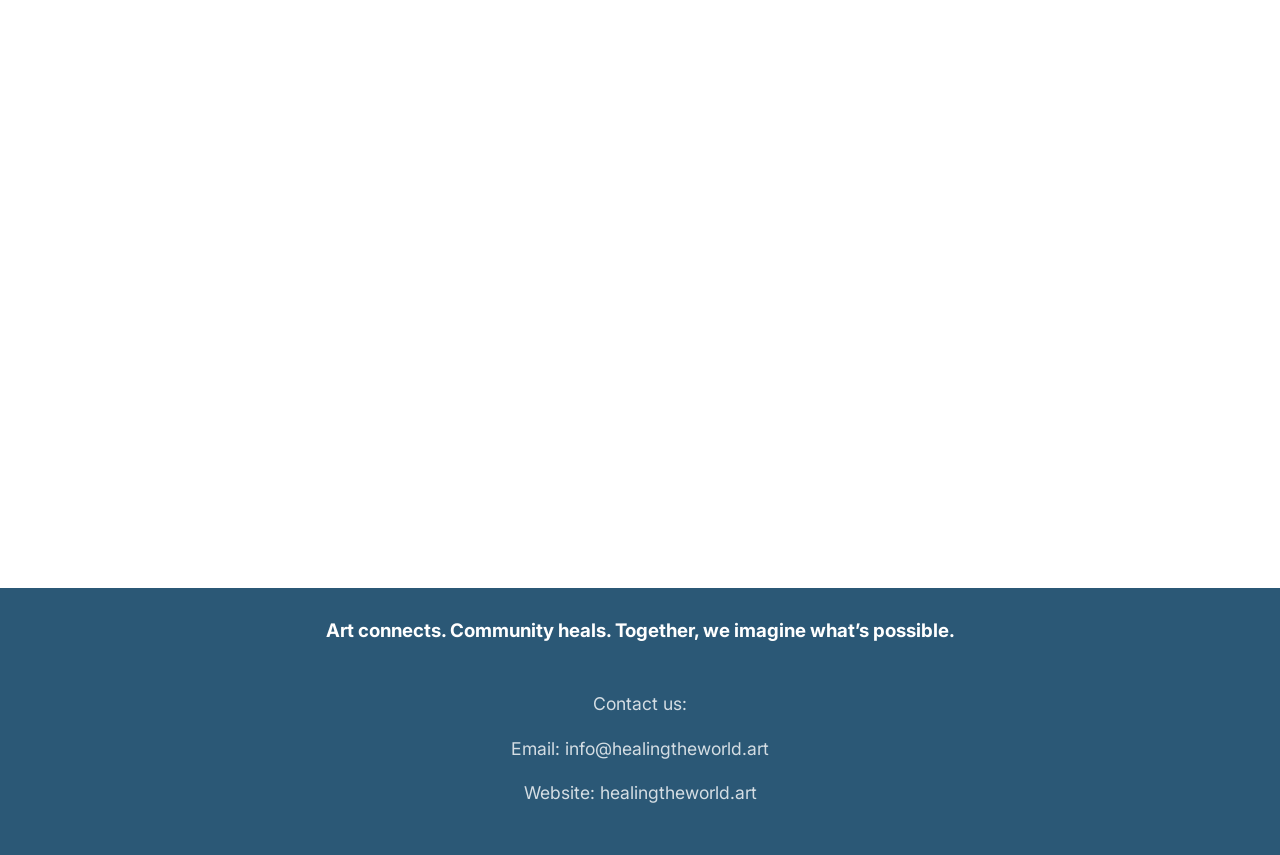
==== commit 408758b8: "feat: add minimal 7-page site structure" ====
--- a/about.html
+++ b/about.html
@@ -14,7 +14,11 @@
         <div class="nav-content">
             <div class="logo" data-i18n="nav-logo">Healing the World</div>
             <div class="nav-controls">
-                <a href="index.html" class="nav-link" data-i18n="nav-gallery">Gallery</a>
+                <a href="index.html" class="nav-link" data-i18n="nav-home">Home</a>
+                <a href="artists.html" class="nav-link" data-i18n="nav-artists">Artists</a>
+                <a href="exhibition.html" class="nav-link" data-i18n="nav-exhibition">Exhibition Info</a>
+                <a href="call-for-works.html" class="nav-link" data-i18n="nav-call">Call for Works</a>
+                <a href="gallery.html" class="nav-link" data-i18n="nav-gallery">Gallery</a>
                 <a href="about.html" class="nav-link" data-i18n="nav-about">About</a>
                 <a href="support.html" class="nav-link" data-i18n="nav-support">Support</a>
                 <a href="https://form.jotform.com/261136974156058" target="_blank" class="nav-btn" data-i18n="nav-submit">Submit Work</a>
--- a/styles.css
+++ b/styles.css
@@ -148,7 +148,9 @@
 .nav-controls {
     display: flex;
     align-items: center;
-    gap: 2rem;
+    gap: 1rem;
+    flex-wrap: wrap;
+    justify-content: flex-end;
 }
 
 .nav-link {
@@ -156,6 +158,7 @@
     color: var(--text-dark);
     font-weight: 500;
     transition: color var(--transition-speed);
+    white-space: nowrap;
 }
 
 .nav-link:hover {
@@ -807,14 +810,28 @@
 }
 
 @media (max-width: 600px) {
+    .nav-content {
+        align-items: flex-start;
+        gap: 0.75rem;
+    }
+
     .nav-controls {
-        gap: 1rem;
-    }
-    
+        gap: 0.75rem;
+        overflow-x: auto;
+        padding-bottom: 0.25rem;
+    }
+
     .nav-link {
-        display: none;
-    }
-    
+        font-size: 0.9rem;
+    }
+
+    .nav-btn,
+    .lang-toggle {
+        padding: 0.4rem 0.8rem;
+        font-size: 0.9rem;
+        white-space: nowrap;
+    }
+
     .hero-title {
         font-size: 2.5rem;
     }
